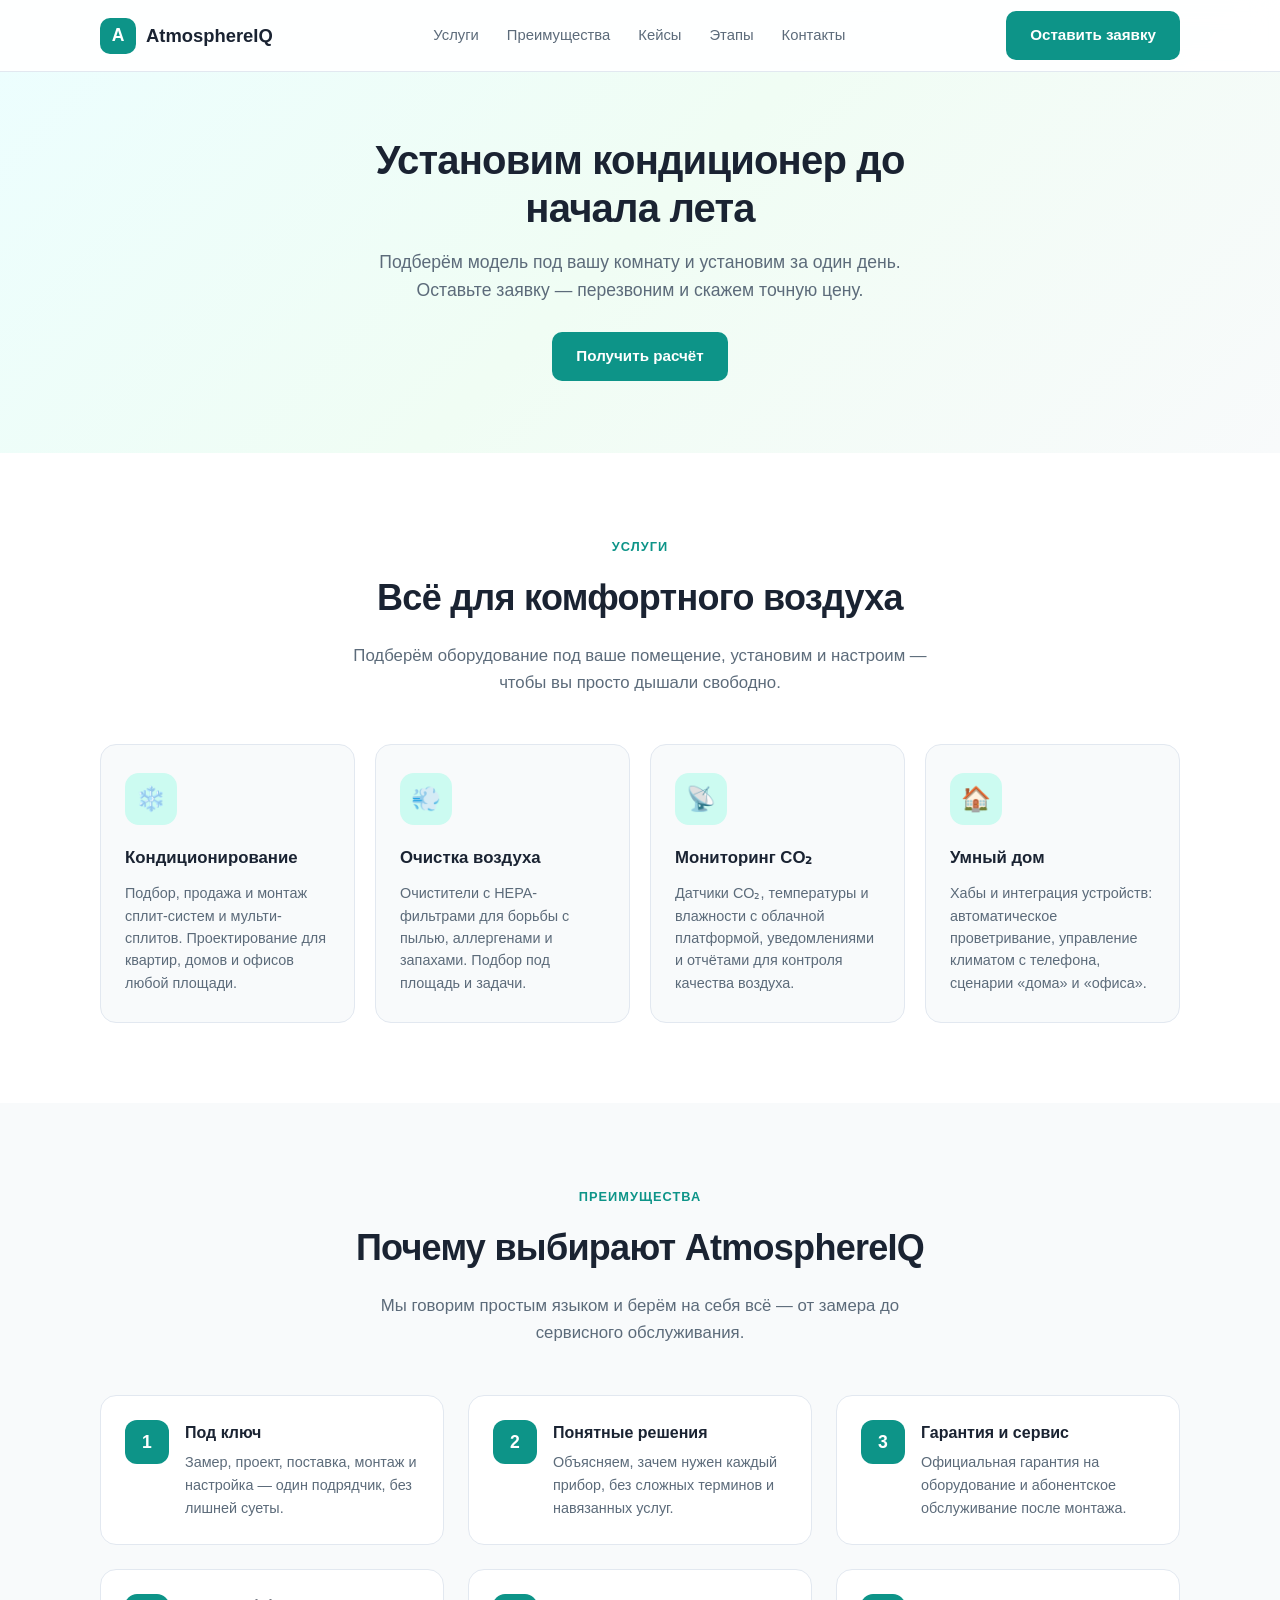
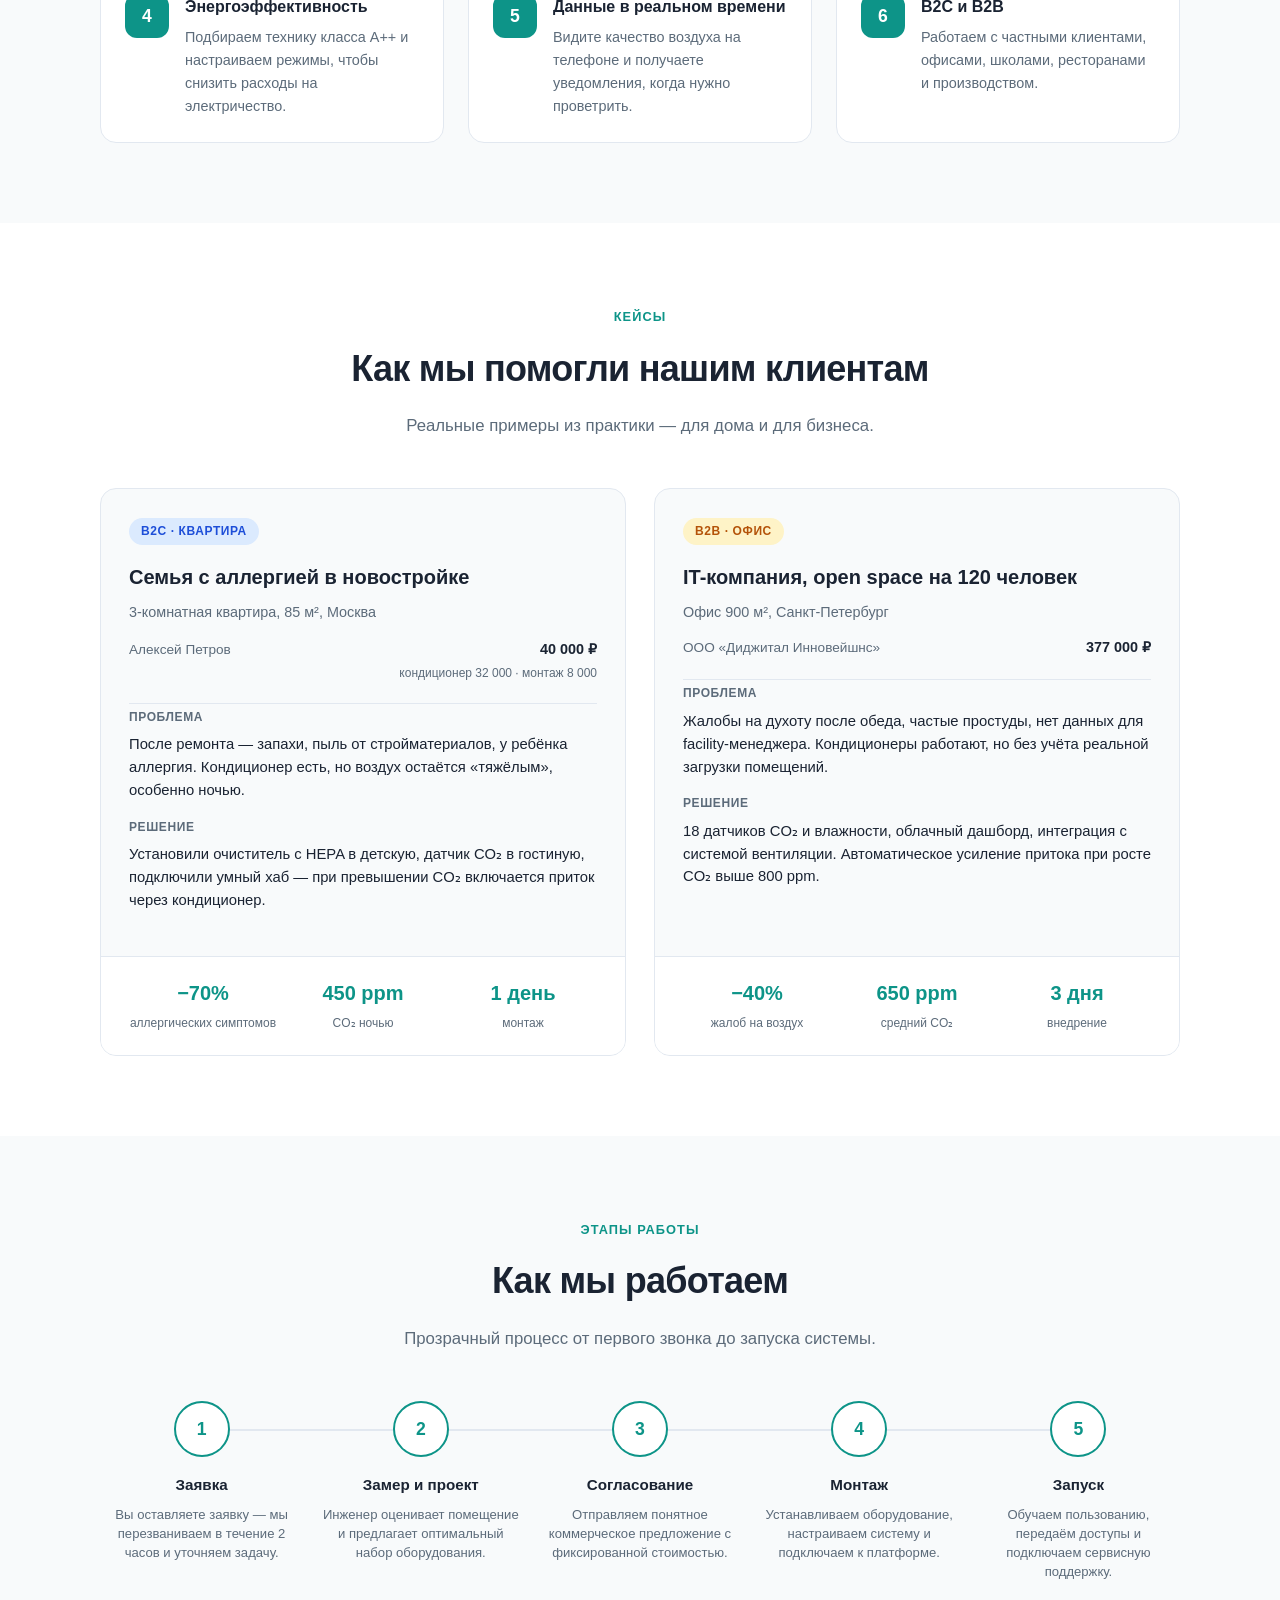
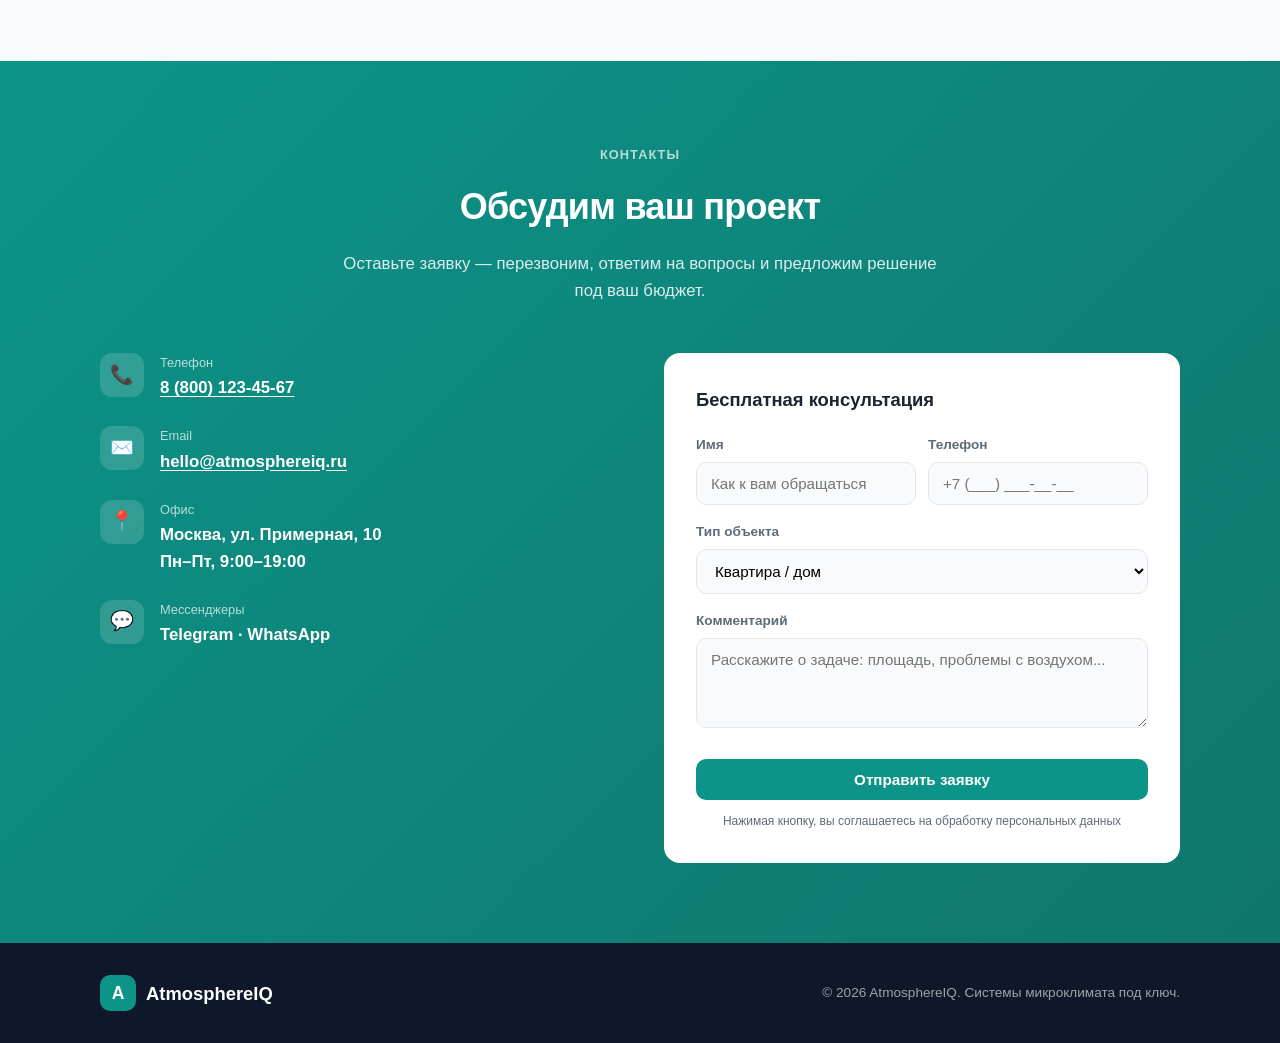
==== index.html @ 522980c9 "AtmosphereIQ" ====
<!DOCTYPE html>
<html lang="ru">
<head>
  <meta charset="UTF-8">
  <meta name="viewport" content="width=device-width, initial-scale=1.0">
  <meta name="description" content="AtmosphereIQ — проектирование, продажа и монтаж систем микроклимата: кондиционеры, очистители воздуха, датчики CO₂ и умный дом.">
  <title>AtmosphereIQ — комфортный воздух дома и в офисе</title>
  <style>
    *, *::before, *::after { box-sizing: border-box; margin: 0; padding: 0; }

    :root {
      --color-bg: #f8fafb;
      --color-surface: #ffffff;
      --color-text: #1a2332;
      --color-text-muted: #5c6b7a;
      --color-accent: #0d9488;
      --color-accent-light: #ccfbf1;
      --color-accent-dark: #0f766e;
      --color-border: #e2e8f0;
      --color-hero-bg: linear-gradient(135deg, #ecfeff 0%, #f0fdf4 50%, #f8fafb 100%);
      --shadow-sm: 0 1px 3px rgba(26, 35, 50, 0.06);
      --shadow-md: 0 4px 20px rgba(26, 35, 50, 0.08);
      --shadow-lg: 0 12px 40px rgba(26, 35, 50, 0.1);
      --radius: 16px;
      --radius-sm: 10px;
      --max-width: 1120px;
      --header-height: 72px;
    }

    html { scroll-behavior: smooth; }

    body {
      font-family: -apple-system, BlinkMacSystemFont, "Segoe UI", Roboto, "Helvetica Neue", Arial, sans-serif;
      background: var(--color-bg);
      color: var(--color-text);
      line-height: 1.6;
      -webkit-font-smoothing: antialiased;
    }

    img { max-width: 100%; display: block; }

    a { color: inherit; text-decoration: none; }

    .container {
      width: 100%;
      max-width: var(--max-width);
      margin: 0 auto;
      padding: 0 20px;
    }

    /* Header */
    .header {
      position: fixed;
      top: 0;
      left: 0;
      right: 0;
      z-index: 100;
      background: rgba(255, 255, 255, 0.92);
      backdrop-filter: blur(12px);
      border-bottom: 1px solid var(--color-border);
      height: var(--header-height);
    }

    .header__inner {
      display: flex;
      align-items: center;
      justify-content: space-between;
      height: 100%;
    }

    .logo {
      display: flex;
      align-items: center;
      gap: 10px;
      font-weight: 700;
      font-size: 1.15rem;
      color: var(--color-text);
    }

    .logo__icon {
      width: 36px;
      height: 36px;
      background: var(--color-accent);
      border-radius: 10px;
      display: flex;
      align-items: center;
      justify-content: center;
      color: white;
      font-size: 1.1rem;
    }

    .nav {
      display: flex;
      align-items: center;
      gap: 28px;
    }

    .nav a {
      font-size: 0.925rem;
      color: var(--color-text-muted);
      transition: color 0.2s;
    }

    .nav a:hover { color: var(--color-accent); }

    .btn {
      display: inline-flex;
      align-items: center;
      justify-content: center;
      gap: 8px;
      padding: 12px 24px;
      border-radius: var(--radius-sm);
      font-size: 0.95rem;
      font-weight: 600;
      border: none;
      cursor: pointer;
      transition: all 0.2s;
      font-family: inherit;
    }

    .btn--primary {
      background: var(--color-accent);
      color: white;
    }

    .btn--primary:hover {
      background: var(--color-accent-dark);
      transform: translateY(-1px);
      box-shadow: var(--shadow-md);
    }

    .btn--outline {
      background: transparent;
      color: var(--color-accent);
      border: 2px solid var(--color-accent);
    }

    .btn--outline:hover {
      background: var(--color-accent-light);
    }

    .btn--white {
      background: white;
      color: var(--color-accent-dark);
    }

    .btn--white:hover {
      background: var(--color-accent-light);
    }

    .burger {
      display: none;
      flex-direction: column;
      gap: 5px;
      background: none;
      border: none;
      cursor: pointer;
      padding: 8px;
    }

    .burger span {
      display: block;
      width: 24px;
      height: 2px;
      background: var(--color-text);
      border-radius: 2px;
      transition: all 0.3s;
    }

    .burger.active span:nth-child(1) { transform: rotate(45deg) translate(5px, 5px); }
    .burger.active span:nth-child(2) { opacity: 0; }
    .burger.active span:nth-child(3) { transform: rotate(-45deg) translate(5px, -5px); }

    /* Hero */
    .hero {
      padding: calc(var(--header-height) + 64px) 0 72px;
      background: var(--color-hero-bg);
      text-align: center;
    }

    .hero__simple {
      max-width: 640px;
    }

    .hero__title {
      font-size: clamp(1.75rem, 5vw, 2.5rem);
      font-weight: 800;
      line-height: 1.2;
      letter-spacing: -0.02em;
      margin-bottom: 16px;
    }

    .hero__text {
      font-size: 1.1rem;
      color: var(--color-text-muted);
      margin-bottom: 28px;
      line-height: 1.6;
    }

    /* Sections */
    section { padding: 80px 0; }

    .section-header {
      text-align: center;
      max-width: 600px;
      margin: 0 auto 48px;
    }

    .section-label {
      display: inline-block;
      font-size: 0.8rem;
      font-weight: 700;
      text-transform: uppercase;
      letter-spacing: 0.08em;
      color: var(--color-accent);
      margin-bottom: 12px;
    }

    .section-title {
      font-size: clamp(1.75rem, 4vw, 2.25rem);
      font-weight: 800;
      letter-spacing: -0.02em;
      margin-bottom: 16px;
    }

    .section-desc {
      color: var(--color-text-muted);
      font-size: 1.05rem;
    }

    /* Services */
    .services { background: var(--color-surface); }

    .services__grid {
      display: grid;
      grid-template-columns: repeat(4, 1fr);
      gap: 20px;
    }

    .service-card {
      background: var(--color-bg);
      border-radius: var(--radius);
      padding: 28px 24px;
      border: 1px solid var(--color-border);
      transition: all 0.25s;
    }

    .service-card:hover {
      transform: translateY(-4px);
      box-shadow: var(--shadow-md);
      border-color: var(--color-accent-light);
    }

    .service-card__icon {
      width: 52px;
      height: 52px;
      background: var(--color-accent-light);
      border-radius: 14px;
      display: flex;
      align-items: center;
      justify-content: center;
      font-size: 1.5rem;
      margin-bottom: 20px;
    }

    .service-card__title {
      font-size: 1.05rem;
      font-weight: 700;
      margin-bottom: 10px;
    }

    .service-card__text {
      font-size: 0.9rem;
      color: var(--color-text-muted);
      line-height: 1.55;
    }

    /* Advantages */
    .advantages__grid {
      display: grid;
      grid-template-columns: repeat(3, 1fr);
      gap: 24px;
    }

    .advantage {
      display: flex;
      gap: 16px;
      padding: 24px;
      background: var(--color-surface);
      border-radius: var(--radius);
      border: 1px solid var(--color-border);
    }

    .advantage__num {
      flex-shrink: 0;
      width: 44px;
      height: 44px;
      background: var(--color-accent);
      color: white;
      border-radius: 12px;
      display: flex;
      align-items: center;
      justify-content: center;
      font-weight: 800;
      font-size: 1.1rem;
    }

    .advantage__title {
      font-weight: 700;
      margin-bottom: 6px;
      font-size: 1rem;
    }

    .advantage__text {
      font-size: 0.9rem;
      color: var(--color-text-muted);
    }

    /* Cases */
    .cases { background: var(--color-surface); }

    .cases__grid {
      display: grid;
      grid-template-columns: 1fr 1fr;
      gap: 28px;
    }

    .case-card {
      border-radius: var(--radius);
      overflow: hidden;
      border: 1px solid var(--color-border);
      background: var(--color-bg);
      display: flex;
      flex-direction: column;
    }

    .case-card__header {
      padding: 28px 28px 0;
    }

    .case-card__tag {
      display: inline-block;
      padding: 4px 12px;
      border-radius: 100px;
      font-size: 0.75rem;
      font-weight: 700;
      text-transform: uppercase;
      letter-spacing: 0.05em;
      margin-bottom: 16px;
    }

    .case-card__tag--b2c {
      background: #dbeafe;
      color: #1d4ed8;
    }

    .case-card__tag--b2b {
      background: #fef3c7;
      color: #b45309;
    }

    .case-card__title {
      font-size: 1.25rem;
      font-weight: 800;
      margin-bottom: 8px;
    }

    .case-card__subtitle {
      font-size: 0.9rem;
      color: var(--color-text-muted);
      margin-bottom: 12px;
    }

    .case-card__meta {
      display: flex;
      align-items: baseline;
      justify-content: space-between;
      gap: 16px;
      padding-bottom: 20px;
      border-bottom: 1px solid var(--color-border);
      margin-bottom: 4px;
    }

    .case-card__client {
      font-size: 0.85rem;
      color: var(--color-text-muted);
    }

    .case-card__amount {
      font-size: 0.9rem;
      font-weight: 600;
      color: var(--color-text);
      font-variant-numeric: tabular-nums;
      white-space: nowrap;
    }

    .case-card__price {
      text-align: right;
    }

    .case-card__amount-detail {
      display: block;
      font-size: 0.75rem;
      font-weight: 400;
      color: var(--color-text-muted);
      margin-top: 2px;
      white-space: nowrap;
    }

    .case-card__body {
      padding: 0 28px 28px;
      flex: 1;
    }

    .case-card__problem,
    .case-card__solution {
      margin-bottom: 16px;
    }

    .case-card__label {
      font-size: 0.75rem;
      font-weight: 700;
      text-transform: uppercase;
      letter-spacing: 0.05em;
      color: var(--color-text-muted);
      margin-bottom: 6px;
    }

    .case-card__text {
      font-size: 0.925rem;
      line-height: 1.55;
    }

    .case-card__results {
      display: grid;
      grid-template-columns: repeat(3, 1fr);
      gap: 12px;
      padding: 20px 28px;
      background: var(--color-surface);
      border-top: 1px solid var(--color-border);
    }

    .case-result {
      text-align: center;
    }

    .case-result strong {
      display: block;
      font-size: 1.25rem;
      font-weight: 800;
      color: var(--color-accent);
    }

    .case-result span {
      font-size: 0.75rem;
      color: var(--color-text-muted);
    }

    /* Steps */
    .steps__list {
      display: grid;
      grid-template-columns: repeat(5, 1fr);
      gap: 16px;
      position: relative;
    }

    .steps__list::before {
      content: "";
      position: absolute;
      top: 28px;
      left: 10%;
      right: 10%;
      height: 2px;
      background: var(--color-border);
      z-index: 0;
    }

    .step {
      text-align: center;
      position: relative;
      z-index: 1;
    }

    .step__num {
      width: 56px;
      height: 56px;
      background: var(--color-surface);
      border: 2px solid var(--color-accent);
      color: var(--color-accent);
      border-radius: 50%;
      display: flex;
      align-items: center;
      justify-content: center;
      font-weight: 800;
      font-size: 1.1rem;
      margin: 0 auto 16px;
    }

    .step__title {
      font-weight: 700;
      font-size: 0.95rem;
      margin-bottom: 8px;
    }

    .step__text {
      font-size: 0.82rem;
      color: var(--color-text-muted);
      line-height: 1.45;
    }

    /* Contact */
    .contact {
      background: linear-gradient(135deg, #0d9488 0%, #0f766e 100%);
      color: white;
    }

    .contact .section-label { color: rgba(255,255,255,0.7); }
    .contact .section-title { color: white; }
    .contact .section-desc { color: rgba(255,255,255,0.85); }

    .contact__grid {
      display: grid;
      grid-template-columns: 1fr 1fr;
      gap: 48px;
      align-items: start;
    }

    .contact__info {
      display: flex;
      flex-direction: column;
      gap: 24px;
    }

    .contact-item {
      display: flex;
      gap: 16px;
      align-items: flex-start;
    }

    .contact-item__icon {
      width: 44px;
      height: 44px;
      background: rgba(255,255,255,0.15);
      border-radius: 12px;
      display: flex;
      align-items: center;
      justify-content: center;
      font-size: 1.2rem;
      flex-shrink: 0;
    }

    .contact-item__label {
      font-size: 0.8rem;
      opacity: 0.7;
      margin-bottom: 2px;
    }

    .contact-item__value {
      font-weight: 600;
      font-size: 1.05rem;
    }

    .contact-item__value a {
      color: white;
      text-decoration: underline;
      text-underline-offset: 3px;
    }

    .contact-form {
      background: white;
      border-radius: var(--radius);
      padding: 32px;
      color: var(--color-text);
    }

    .contact-form__title {
      font-size: 1.15rem;
      font-weight: 700;
      margin-bottom: 20px;
    }

    .form-group {
      margin-bottom: 16px;
    }

    .form-group label {
      display: block;
      font-size: 0.85rem;
      font-weight: 600;
      margin-bottom: 6px;
      color: var(--color-text-muted);
    }

    .form-group input,
    .form-group select,
    .form-group textarea {
      width: 100%;
      padding: 12px 14px;
      border: 1px solid var(--color-border);
      border-radius: var(--radius-sm);
      font-size: 0.95rem;
      font-family: inherit;
      transition: border-color 0.2s;
      background: var(--color-bg);
    }

    .form-group input:focus,
    .form-group select:focus,
    .form-group textarea:focus {
      outline: none;
      border-color: var(--color-accent);
      background: white;
    }

    .form-group textarea { resize: vertical; min-height: 90px; }

    .form-row {
      display: grid;
      grid-template-columns: 1fr 1fr;
      gap: 12px;
    }

    .contact-form .btn--primary { width: 100%; margin-top: 8px; }

    .form-note {
      font-size: 0.75rem;
      color: var(--color-text-muted);
      margin-top: 12px;
      text-align: center;
    }

    /* Footer */
    .footer {
      padding: 32px 0;
      background: #0f172a;
      color: rgba(255,255,255,0.6);
      font-size: 0.85rem;
    }

    .footer__inner {
      display: flex;
      align-items: center;
      justify-content: space-between;
      flex-wrap: wrap;
      gap: 16px;
    }

    .footer .logo { color: white; }
    .footer .logo__icon { background: var(--color-accent); }

    /* Mobile nav overlay */
    .mobile-nav {
      display: none;
      position: fixed;
      top: var(--header-height);
      left: 0;
      right: 0;
      background: white;
      border-bottom: 1px solid var(--color-border);
      padding: 20px;
      flex-direction: column;
      gap: 4px;
      z-index: 99;
      box-shadow: var(--shadow-md);
    }

    .mobile-nav.open { display: flex; }

    .mobile-nav a {
      padding: 12px 16px;
      border-radius: var(--radius-sm);
      font-weight: 500;
      color: var(--color-text);
    }

    .mobile-nav a:hover { background: var(--color-bg); }

    .mobile-nav .btn { margin-top: 8px; }

    /* Responsive */
    @media (max-width: 960px) {
      .services__grid { grid-template-columns: repeat(2, 1fr); }
      .advantages__grid { grid-template-columns: repeat(2, 1fr); }
      .steps__list { grid-template-columns: repeat(3, 1fr); }
      .steps__list::before { display: none; }
      .contact__grid { grid-template-columns: 1fr; }
    }

    @media (max-width: 640px) {
      .nav { display: none; }
      .header .btn--primary { display: none; }
      .burger { display: flex; }

      section { padding: 56px 0; }
      .hero { padding-bottom: 56px; }

      .services__grid,
      .advantages__grid,
      .cases__grid { grid-template-columns: 1fr; }

      .steps__list { grid-template-columns: 1fr; gap: 24px; }

      .case-card__results { grid-template-columns: 1fr; gap: 16px; }

      .form-row { grid-template-columns: 1fr; }

      .footer__inner { flex-direction: column; text-align: center; }
    }
  </style>
</head>
<body>

  <!-- Header -->
  <header class="header">
    <div class="container header__inner">
      <a href="#" class="logo">
        <div class="logo__icon">A</div>
        AtmosphereIQ
      </a>
      <nav class="nav">
        <a href="#services">Услуги</a>
        <a href="#advantages">Преимущества</a>
        <a href="#cases">Кейсы</a>
        <a href="#steps">Этапы</a>
        <a href="#contact">Контакты</a>
      </nav>
      <a href="#contact" class="btn btn--primary">Оставить заявку</a>
      <button class="burger" aria-label="Меню" id="burger">
        <span></span><span></span><span></span>
      </button>
    </div>
  </header>

  <nav class="mobile-nav" id="mobileNav">
    <a href="#services">Услуги</a>
    <a href="#advantages">Преимущества</a>
    <a href="#cases">Кейсы</a>
    <a href="#steps">Этапы</a>
    <a href="#contact">Контакты</a>
    <a href="#contact" class="btn btn--primary">Оставить заявку</a>
  </nav>

  <!-- Hero -->
  <section class="hero">
    <div class="container hero__simple">
      <h1 class="hero__title">Установим кондиционер до начала лета</h1>
      <p class="hero__text">
        Подберём модель под вашу комнату и установим за один день.
        Оставьте заявку — перезвоним и скажем точную цену.
      </p>
      <a href="#contact" class="btn btn--primary">Получить расчёт</a>
    </div>
  </section>

  <!-- Services -->
  <section class="services" id="services">
    <div class="container">
      <div class="section-header">
        <span class="section-label">Услуги</span>
        <h2 class="section-title">Всё для комфортного воздуха</h2>
        <p class="section-desc">
          Подберём оборудование под ваше помещение, установим и настроим —
          чтобы вы просто дышали свободно.
        </p>
      </div>
      <div class="services__grid">
        <div class="service-card">
          <div class="service-card__icon">❄️</div>
          <h3 class="service-card__title">Кондиционирование</h3>
          <p class="service-card__text">
            Подбор, продажа и монтаж сплит-систем и мульти-сплитов.
            Проектирование для квартир, домов и офисов любой площади.
          </p>
        </div>
        <div class="service-card">
          <div class="service-card__icon">💨</div>
          <h3 class="service-card__title">Очистка воздуха</h3>
          <p class="service-card__text">
            Очистители с HEPA-фильтрами для борьбы с пылью, аллергенами
            и запахами. Подбор под площадь и задачи.
          </p>
        </div>
        <div class="service-card">
          <div class="service-card__icon">📡</div>
          <h3 class="service-card__title">Мониторинг CO₂</h3>
          <p class="service-card__text">
            Датчики CO₂, температуры и влажности с облачной платформой,
            уведомлениями и отчётами для контроля качества воздуха.
          </p>
        </div>
        <div class="service-card">
          <div class="service-card__icon">🏠</div>
          <h3 class="service-card__title">Умный дом</h3>
          <p class="service-card__text">
            Хабы и интеграция устройств: автоматическое проветривание,
            управление климатом с телефона, сценарии «дома» и «офиса».
          </p>
        </div>
      </div>
    </div>
  </section>

  <!-- Advantages -->
  <section class="advantages" id="advantages">
    <div class="container">
      <div class="section-header">
        <span class="section-label">Преимущества</span>
        <h2 class="section-title">Почему выбирают AtmosphereIQ</h2>
        <p class="section-desc">
          Мы говорим простым языком и берём на себя всё — от замера до сервисного обслуживания.
        </p>
      </div>
      <div class="advantages__grid">
        <div class="advantage">
          <div class="advantage__num">1</div>
          <div>
            <h3 class="advantage__title">Под ключ</h3>
            <p class="advantage__text">Замер, проект, поставка, монтаж и настройка — один подрядчик, без лишней суеты.</p>
          </div>
        </div>
        <div class="advantage">
          <div class="advantage__num">2</div>
          <div>
            <h3 class="advantage__title">Понятные решения</h3>
            <p class="advantage__text">Объясняем, зачем нужен каждый прибор, без сложных терминов и навязанных услуг.</p>
          </div>
        </div>
        <div class="advantage">
          <div class="advantage__num">3</div>
          <div>
            <h3 class="advantage__title">Гарантия и сервис</h3>
            <p class="advantage__text">Официальная гарантия на оборудование и абонентское обслуживание после монтажа.</p>
          </div>
        </div>
        <div class="advantage">
          <div class="advantage__num">4</div>
          <div>
            <h3 class="advantage__title">Энергоэффективность</h3>
            <p class="advantage__text">Подбираем технику класса A++ и настраиваем режимы, чтобы снизить расходы на электричество.</p>
          </div>
        </div>
        <div class="advantage">
          <div class="advantage__num">5</div>
          <div>
            <h3 class="advantage__title">Данные в реальном времени</h3>
            <p class="advantage__text">Видите качество воздуха на телефоне и получаете уведомления, когда нужно проветрить.</p>
          </div>
        </div>
        <div class="advantage">
          <div class="advantage__num">6</div>
          <div>
            <h3 class="advantage__title">B2C и B2B</h3>
            <p class="advantage__text">Работаем с частными клиентами, офисами, школами, ресторанами и производством.</p>
          </div>
        </div>
      </div>
    </div>
  </section>

  <!-- Cases -->
  <section class="cases" id="cases">
    <div class="container">
      <div class="section-header">
        <span class="section-label">Кейсы</span>
        <h2 class="section-title">Как мы помогли нашим клиентам</h2>
        <p class="section-desc">Реальные примеры из практики — для дома и для бизнеса.</p>
      </div>
      <div class="cases__grid">
        <article class="case-card">
          <div class="case-card__header">
            <span class="case-card__tag case-card__tag--b2c">B2C · Квартира</span>
            <h3 class="case-card__title">Семья с аллергией в новостройке</h3>
            <p class="case-card__subtitle">3-комнатная квартира, 85 м², Москва</p>
            <div class="case-card__meta">
              <span class="case-card__client">Алексей Петров</span>
              <div class="case-card__price">
                <span class="case-card__amount">40 000 ₽</span>
                <span class="case-card__amount-detail">кондиционер 32 000 · монтаж 8 000</span>
              </div>
            </div>
          </div>
          <div class="case-card__body">
            <div class="case-card__problem">
              <div class="case-card__label">Проблема</div>
              <p class="case-card__text">
                После ремонта — запахи, пыль от стройматериалов, у ребёнка аллергия.
                Кондиционер есть, но воздух остаётся «тяжёлым», особенно ночью.
              </p>
            </div>
            <div class="case-card__solution">
              <div class="case-card__label">Решение</div>
              <p class="case-card__text">
                Установили очиститель с HEPA в детскую, датчик CO₂ в гостиную,
                подключили умный хаб — при превышении CO₂ включается приток через кондиционер.
              </p>
            </div>
          </div>
          <div class="case-card__results">
            <div class="case-result">
              <strong>−70%</strong>
              <span>аллергических симптомов</span>
            </div>
            <div class="case-result">
              <strong>450 ppm</strong>
              <span>CO₂ ночью</span>
            </div>
            <div class="case-result">
              <strong>1 день</strong>
              <span>монтаж</span>
            </div>
          </div>
        </article>

        <article class="case-card">
          <div class="case-card__header">
            <span class="case-card__tag case-card__tag--b2b">B2B · Офис</span>
            <h3 class="case-card__title">IT-компания, open space на 120 человек</h3>
            <p class="case-card__subtitle">Офис 900 м², Санкт-Петербург</p>
            <div class="case-card__meta">
              <span class="case-card__client">ООО «Диджитал Инновейшнс»</span>
              <span class="case-card__amount">377 000 ₽</span>
            </div>
          </div>
          <div class="case-card__body">
            <div class="case-card__problem">
              <div class="case-card__label">Проблема</div>
              <p class="case-card__text">
                Жалобы на духоту после обеда, частые простуды, нет данных для facility-менеджера.
                Кондиционеры работают, но без учёта реальной загрузки помещений.
              </p>
            </div>
            <div class="case-card__solution">
              <div class="case-card__label">Решение</div>
              <p class="case-card__text">
                18 датчиков CO₂ и влажности, облачный дашборд, интеграция с системой вентиляции.
                Автоматическое усиление притока при росте CO₂ выше 800 ppm.
              </p>
            </div>
          </div>
          <div class="case-card__results">
            <div class="case-result">
              <strong>−40%</strong>
              <span>жалоб на воздух</span>
            </div>
            <div class="case-result">
              <strong>650 ppm</strong>
              <span>средний CO₂</span>
            </div>
            <div class="case-result">
              <strong>3 дня</strong>
              <span>внедрение</span>
            </div>
          </div>
        </article>
      </div>
    </div>
  </section>

  <!-- Steps -->
  <section class="steps" id="steps">
    <div class="container">
      <div class="section-header">
        <span class="section-label">Этапы работы</span>
        <h2 class="section-title">Как мы работаем</h2>
        <p class="section-desc">Прозрачный процесс от первого звонка до запуска системы.</p>
      </div>
      <div class="steps__list">
        <div class="step">
          <div class="step__num">1</div>
          <h3 class="step__title">Заявка</h3>
          <p class="step__text">Вы оставляете заявку — мы перезваниваем в течение 2 часов и уточняем задачу.</p>
        </div>
        <div class="step">
          <div class="step__num">2</div>
          <h3 class="step__title">Замер и проект</h3>
          <p class="step__text">Инженер оценивает помещение и предлагает оптимальный набор оборудования.</p>
        </div>
        <div class="step">
          <div class="step__num">3</div>
          <h3 class="step__title">Согласование</h3>
          <p class="step__text">Отправляем понятное коммерческое предложение с фиксированной стоимостью.</p>
        </div>
        <div class="step">
          <div class="step__num">4</div>
          <h3 class="step__title">Монтаж</h3>
          <p class="step__text">Устанавливаем оборудование, настраиваем систему и подключаем к платформе.</p>
        </div>
        <div class="step">
          <div class="step__num">5</div>
          <h3 class="step__title">Запуск</h3>
          <p class="step__text">Обучаем пользованию, передаём доступы и подключаем сервисную поддержку.</p>
        </div>
      </div>
    </div>
  </section>

  <!-- Contact -->
  <section class="contact" id="contact">
    <div class="container">
      <div class="section-header">
        <span class="section-label">Контакты</span>
        <h2 class="section-title">Обсудим ваш проект</h2>
        <p class="section-desc">Оставьте заявку — перезвоним, ответим на вопросы и предложим решение под ваш бюджет.</p>
      </div>
      <div class="contact__grid">
        <div class="contact__info">
          <div class="contact-item">
            <div class="contact-item__icon">📞</div>
            <div>
              <div class="contact-item__label">Телефон</div>
              <div class="contact-item__value"><a href="tel:+78001234567">8 (800) 123-45-67</a></div>
            </div>
          </div>
          <div class="contact-item">
            <div class="contact-item__icon">✉️</div>
            <div>
              <div class="contact-item__label">Email</div>
              <div class="contact-item__value"><a href="mailto:hello@atmosphereiq.ru">hello@atmosphereiq.ru</a></div>
            </div>
          </div>
          <div class="contact-item">
            <div class="contact-item__icon">📍</div>
            <div>
              <div class="contact-item__label">Офис</div>
              <div class="contact-item__value">Москва, ул. Примерная, 10<br>Пн–Пт, 9:00–19:00</div>
            </div>
          </div>
          <div class="contact-item">
            <div class="contact-item__icon">💬</div>
            <div>
              <div class="contact-item__label">Мессенджеры</div>
              <div class="contact-item__value">Telegram · WhatsApp</div>
            </div>
          </div>
        </div>

        <form class="contact-form" id="contactForm">
          <h3 class="contact-form__title">Бесплатная консультация</h3>
          <div class="form-row">
            <div class="form-group">
              <label for="name">Имя</label>
              <input type="text" id="name" name="name" placeholder="Как к вам обращаться" required>
            </div>
            <div class="form-group">
              <label for="phone">Телефон</label>
              <input type="tel" id="phone" name="phone" placeholder="+7 (___) ___-__-__" required>
            </div>
          </div>
          <div class="form-group">
            <label for="type">Тип объекта</label>
            <select id="type" name="type">
              <option value="home">Квартира / дом</option>
              <option value="office">Офис</option>
              <option value="retail">Магазин / ресторан</option>
              <option value="other">Другое</option>
            </select>
          </div>
          <div class="form-group">
            <label for="message">Комментарий</label>
            <textarea id="message" name="message" placeholder="Расскажите о задаче: площадь, проблемы с воздухом..."></textarea>
          </div>
          <button type="submit" class="btn btn--primary">Отправить заявку</button>
          <p class="form-note">Нажимая кнопку, вы соглашаетесь на обработку персональных данных</p>
        </form>
      </div>
    </div>
  </section>

  <!-- Footer -->
  <footer class="footer">
    <div class="container footer__inner">
      <a href="#" class="logo">
        <div class="logo__icon">A</div>
        AtmosphereIQ
      </a>
      <span>© 2026 AtmosphereIQ. Системы микроклимата под ключ.</span>
    </div>
  </footer>

  <script>
    const burger = document.getElementById('burger');
    const mobileNav = document.getElementById('mobileNav');

    burger.addEventListener('click', () => {
      burger.classList.toggle('active');
      mobileNav.classList.toggle('open');
    });

    mobileNav.querySelectorAll('a').forEach(link => {
      link.addEventListener('click', () => {
        burger.classList.remove('active');
        mobileNav.classList.remove('open');
      });
    });

    document.getElementById('contactForm').addEventListener('submit', (e) => {
      e.preventDefault();
      alert('Спасибо! Мы получили вашу заявку и перезвоним в течение 2 рабочих часов.');
      e.target.reset();
    });
  </script>
</body>
</html>
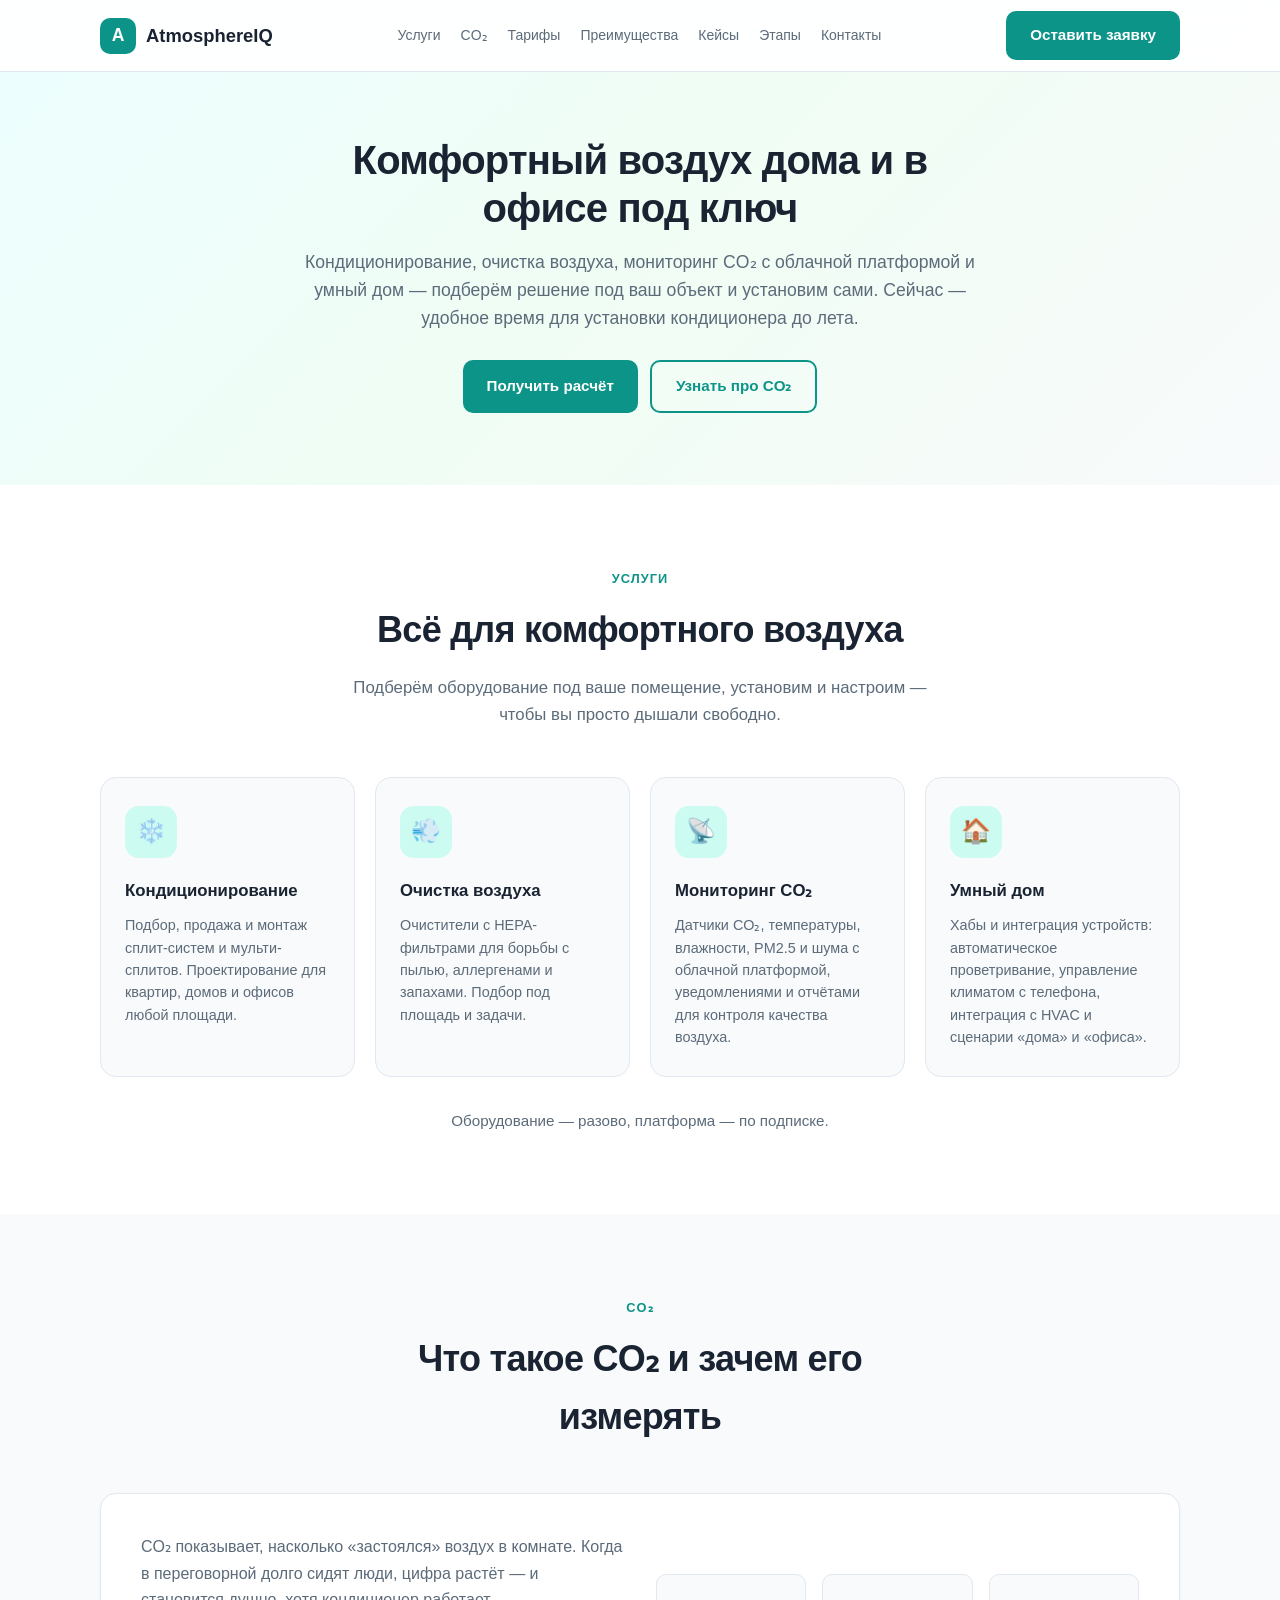
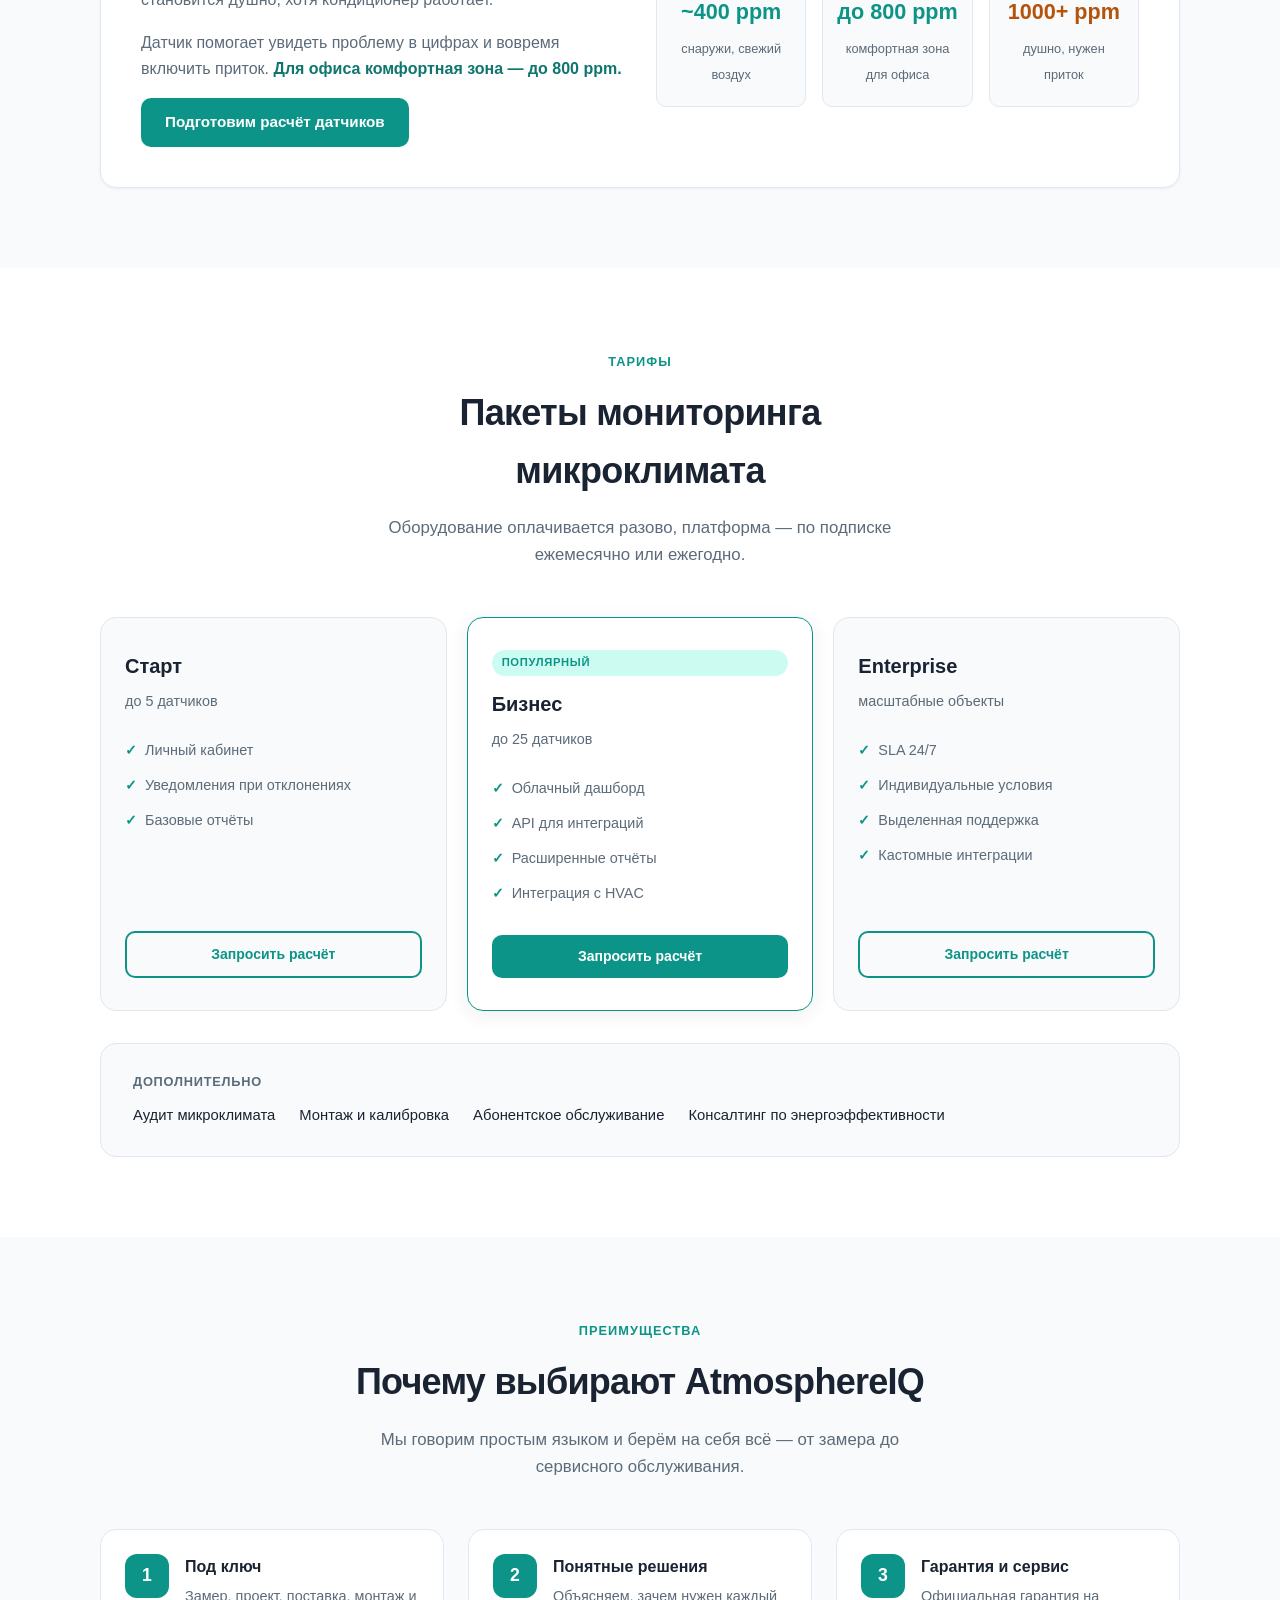
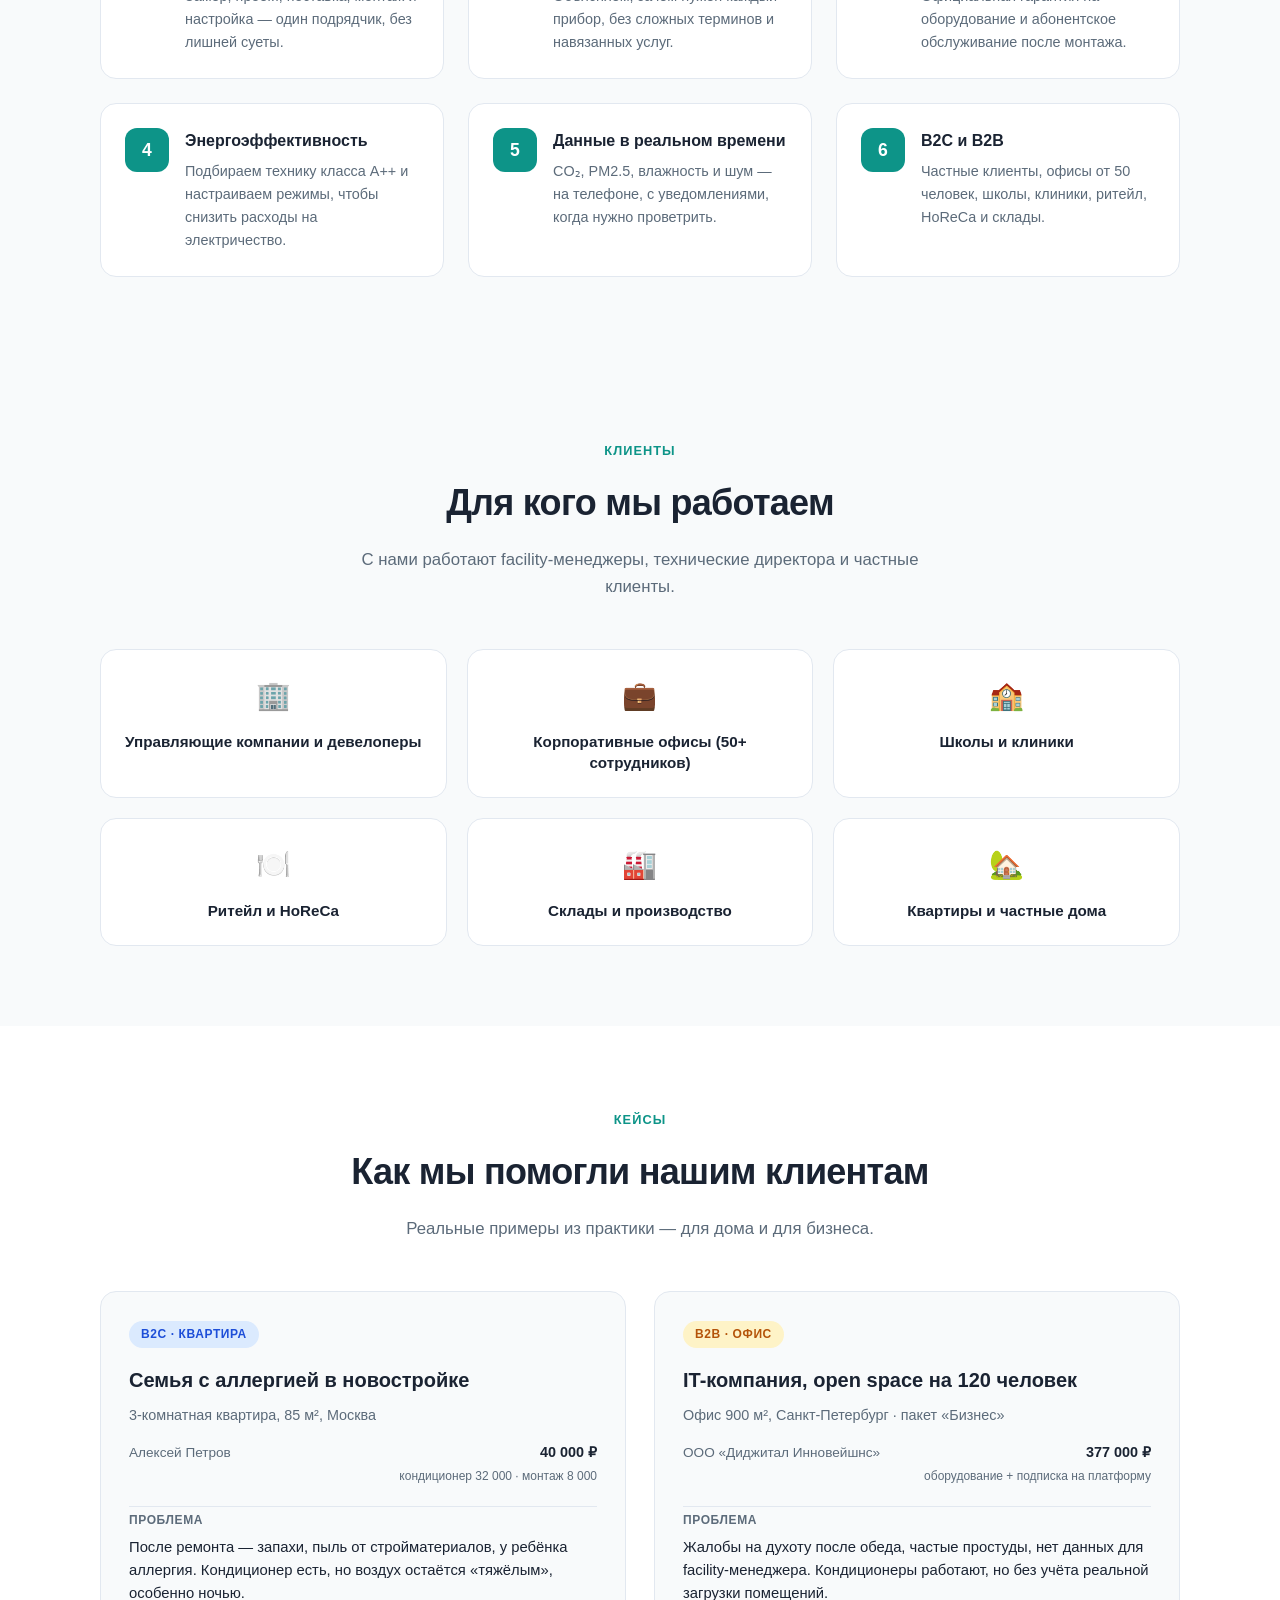
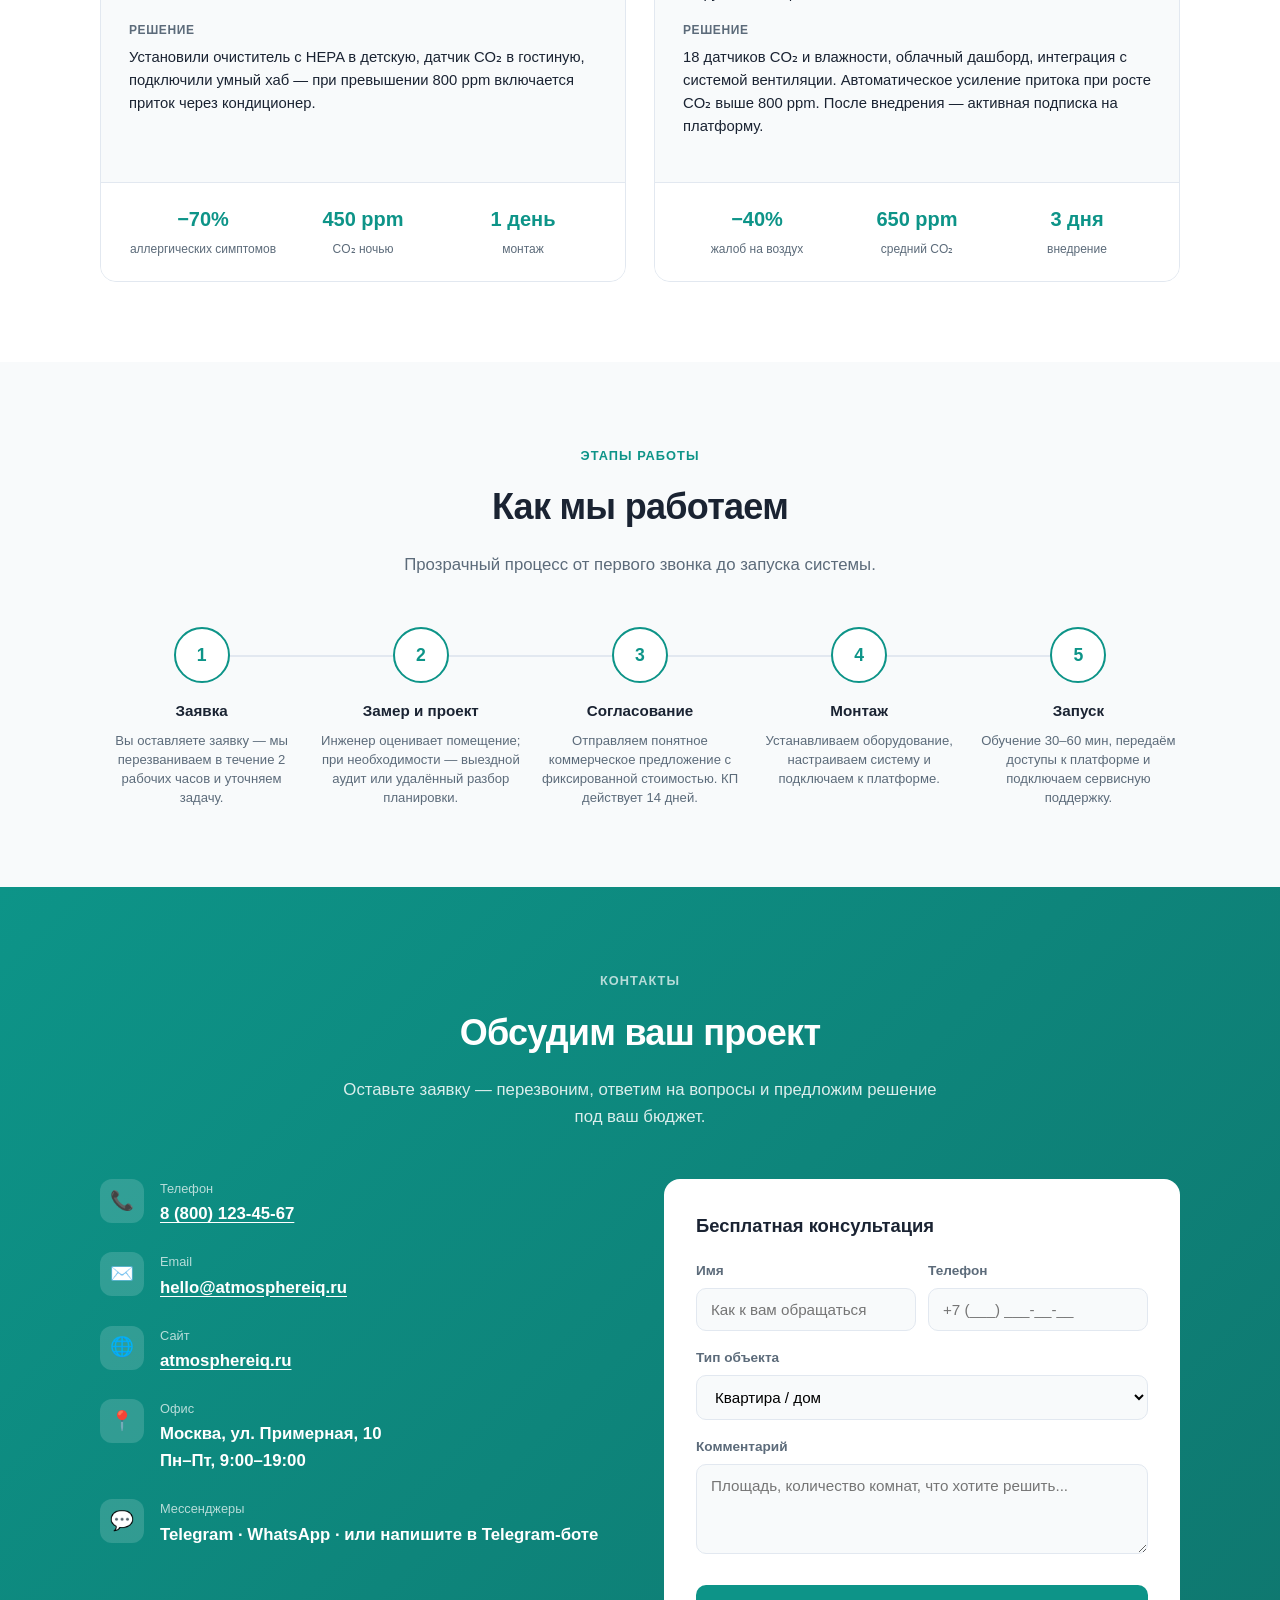
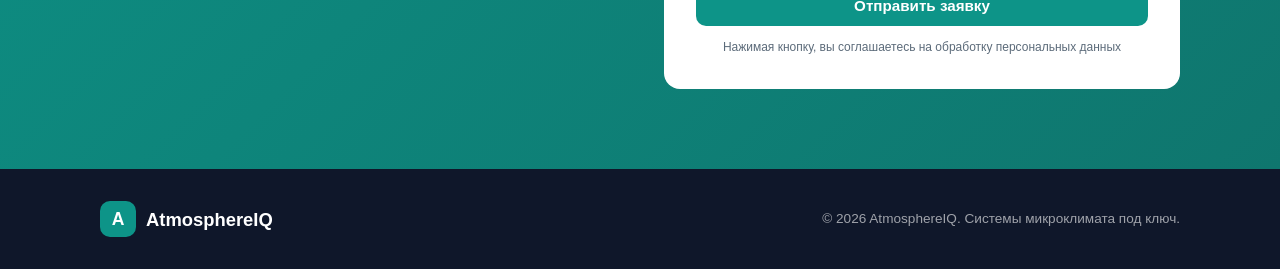
==== commit fabd0a3c: "fix deploy site" ====
--- a/index.html
+++ b/index.html
@@ -3,7 +3,7 @@
 <head>
   <meta charset="UTF-8">
   <meta name="viewport" content="width=device-width, initial-scale=1.0">
-  <meta name="description" content="AtmosphereIQ — проектирование, продажа и монтаж систем микроклимата: кондиционеры, очистители воздуха, датчики CO₂ и умный дом.">
+  <meta name="description" content="AtmosphereIQ — микроклимат под ключ для дома и офиса: кондиционирование, очистка воздуха, мониторинг CO₂, тарифы Старт/Бизнес/Enterprise, умный дом.">
   <title>AtmosphereIQ — комфортный воздух дома и в офисе</title>
   <style>
     *, *::before, *::after { box-sizing: border-box; margin: 0; padding: 0; }
@@ -48,7 +48,7 @@
       padding: 0 20px;
     }
 
-    /* Header */
+    /* Шапка */
     .header {
       position: fixed;
       top: 0;
@@ -92,11 +92,11 @@
     .nav {
       display: flex;
       align-items: center;
-      gap: 28px;
+      gap: 20px;
     }
 
     .nav a {
-      font-size: 0.925rem;
+      font-size: 0.875rem;
       color: var(--color-text-muted);
       transition: color 0.2s;
     }
@@ -148,6 +148,12 @@
       background: var(--color-accent-light);
     }
 
+    .btn--sm {
+      padding: 10px 18px;
+      font-size: 0.875rem;
+      width: 100%;
+    }
+
     .burger {
       display: none;
       flex-direction: column;
@@ -171,7 +177,7 @@
     .burger.active span:nth-child(2) { opacity: 0; }
     .burger.active span:nth-child(3) { transform: rotate(-45deg) translate(5px, -5px); }
 
-    /* Hero */
+    /* Герой */
     .hero {
       padding: calc(var(--header-height) + 64px) 0 72px;
       background: var(--color-hero-bg);
@@ -179,7 +185,8 @@
     }
 
     .hero__simple {
-      max-width: 640px;
+      max-width: 720px;
+      margin: 0 auto;
     }
 
     .hero__title {
@@ -197,7 +204,14 @@
       line-height: 1.6;
     }
 
-    /* Sections */
+    .hero__actions {
+      display: flex;
+      flex-wrap: wrap;
+      gap: 12px;
+      justify-content: center;
+    }
+
+    /* Секции */
     section { padding: 80px 0; }
 
     .section-header {
@@ -228,13 +242,20 @@
       font-size: 1.05rem;
     }
 
-    /* Services */
+    /* Услуги */
     .services { background: var(--color-surface); }
 
     .services__grid {
       display: grid;
       grid-template-columns: repeat(4, 1fr);
       gap: 20px;
+    }
+
+    .services__note {
+      text-align: center;
+      margin-top: 32px;
+      font-size: 0.95rem;
+      color: var(--color-text-muted);
     }
 
     .service-card {
@@ -275,7 +296,170 @@
       line-height: 1.55;
     }
 
-    /* Advantages */
+    /* CO₂ */
+    .co2 { background: var(--color-bg); }
+
+    .co2__card {
+      display: grid;
+      grid-template-columns: 1fr 1fr;
+      gap: 32px;
+      align-items: center;
+      background: var(--color-surface);
+      border-radius: var(--radius);
+      border: 1px solid var(--color-border);
+      padding: 40px;
+      box-shadow: var(--shadow-sm);
+    }
+
+    .co2__text {
+      font-size: 1rem;
+      color: var(--color-text-muted);
+      line-height: 1.65;
+      margin-bottom: 16px;
+    }
+
+    .co2__highlight {
+      font-weight: 700;
+      color: var(--color-accent-dark);
+    }
+
+    .co2__metrics {
+      display: grid;
+      grid-template-columns: repeat(3, 1fr);
+      gap: 16px;
+    }
+
+    .co2-metric {
+      text-align: center;
+      padding: 20px 12px;
+      background: var(--color-bg);
+      border-radius: var(--radius-sm);
+      border: 1px solid var(--color-border);
+    }
+
+    .co2-metric strong {
+      display: block;
+      font-size: 1.35rem;
+      font-weight: 800;
+      color: var(--color-accent);
+      margin-bottom: 6px;
+    }
+
+    .co2-metric span {
+      font-size: 0.8rem;
+      color: var(--color-text-muted);
+      line-height: 1.4;
+    }
+
+    .co2-metric--warn strong { color: #b45309; }
+
+    /* Тарифы */
+    .pricing { background: var(--color-surface); }
+
+    .pricing__grid {
+      display: grid;
+      grid-template-columns: repeat(3, 1fr);
+      gap: 20px;
+      margin-bottom: 32px;
+    }
+
+    .pricing-card {
+      background: var(--color-bg);
+      border-radius: var(--radius);
+      padding: 32px 24px;
+      border: 1px solid var(--color-border);
+      display: flex;
+      flex-direction: column;
+      transition: all 0.25s;
+    }
+
+    .pricing-card:hover {
+      transform: translateY(-4px);
+      box-shadow: var(--shadow-md);
+    }
+
+    .pricing-card--featured {
+      border-color: var(--color-accent);
+      box-shadow: var(--shadow-md);
+      background: var(--color-surface);
+    }
+
+    .pricing-card__badge {
+      display: inline-block;
+      font-size: 0.7rem;
+      font-weight: 700;
+      text-transform: uppercase;
+      letter-spacing: 0.06em;
+      color: var(--color-accent);
+      background: var(--color-accent-light);
+      padding: 4px 10px;
+      border-radius: 100px;
+      margin-bottom: 12px;
+    }
+
+    .pricing-card__title {
+      font-size: 1.25rem;
+      font-weight: 800;
+      margin-bottom: 8px;
+    }
+
+    .pricing-card__limit {
+      font-size: 0.9rem;
+      color: var(--color-text-muted);
+      margin-bottom: 20px;
+    }
+
+    .pricing-card__features {
+      list-style: none;
+      flex: 1;
+      margin-bottom: 24px;
+    }
+
+    .pricing-card__features li {
+      font-size: 0.9rem;
+      color: var(--color-text-muted);
+      padding: 6px 0;
+      padding-left: 20px;
+      position: relative;
+    }
+
+    .pricing-card__features li::before {
+      content: "✓";
+      position: absolute;
+      left: 0;
+      color: var(--color-accent);
+      font-weight: 700;
+    }
+
+    .pricing__extras {
+      background: var(--color-bg);
+      border-radius: var(--radius);
+      border: 1px solid var(--color-border);
+      padding: 28px 32px;
+    }
+
+    .pricing__extras-title {
+      font-size: 0.8rem;
+      font-weight: 700;
+      text-transform: uppercase;
+      letter-spacing: 0.06em;
+      color: var(--color-text-muted);
+      margin-bottom: 12px;
+    }
+
+    .pricing__extras-list {
+      display: flex;
+      flex-wrap: wrap;
+      gap: 12px 24px;
+      list-style: none;
+    }
+
+    .pricing__extras-list li {
+      font-size: 0.925rem;
+      color: var(--color-text);
+    }
+
+    /* Преимущества */
     .advantages__grid {
       display: grid;
       grid-template-columns: repeat(3, 1fr);
@@ -316,7 +500,41 @@
       color: var(--color-text-muted);
     }
 
-    /* Cases */
+    /* Сегменты клиентов */
+    .clients { background: var(--color-bg); }
+
+    .clients__grid {
+      display: grid;
+      grid-template-columns: repeat(3, 1fr);
+      gap: 20px;
+    }
+
+    .client-card {
+      background: var(--color-surface);
+      border-radius: var(--radius);
+      padding: 24px;
+      border: 1px solid var(--color-border);
+      text-align: center;
+      transition: all 0.25s;
+    }
+
+    .client-card:hover {
+      border-color: var(--color-accent-light);
+      box-shadow: var(--shadow-sm);
+    }
+
+    .client-card__icon {
+      font-size: 1.75rem;
+      margin-bottom: 12px;
+    }
+
+    .client-card__title {
+      font-size: 0.95rem;
+      font-weight: 700;
+      line-height: 1.4;
+    }
+
+    /* Кейсы */
     .cases { background: var(--color-surface); }
 
     .cases__grid {
@@ -456,7 +674,7 @@
       color: var(--color-text-muted);
     }
 
-    /* Steps */
+    /* Этапы */
     .steps__list {
       display: grid;
       grid-template-columns: repeat(5, 1fr);
@@ -508,7 +726,7 @@
       line-height: 1.45;
     }
 
-    /* Contact */
+    /* Контакты */
     .contact {
       background: linear-gradient(135deg, #0d9488 0%, #0f766e 100%);
       color: white;
@@ -629,7 +847,7 @@
       text-align: center;
     }
 
-    /* Footer */
+    /* Подвал */
     .footer {
       padding: 32px 0;
       background: #0f172a;
@@ -648,7 +866,7 @@
     .footer .logo { color: white; }
     .footer .logo__icon { background: var(--color-accent); }
 
-    /* Mobile nav overlay */
+    /* Мобильное меню */
     .mobile-nav {
       display: none;
       position: fixed;
@@ -677,10 +895,13 @@
 
     .mobile-nav .btn { margin-top: 8px; }
 
-    /* Responsive */
+    /* Адаптив */
     @media (max-width: 960px) {
       .services__grid { grid-template-columns: repeat(2, 1fr); }
+      .co2__card { grid-template-columns: 1fr; padding: 28px; }
+      .pricing__grid { grid-template-columns: 1fr; max-width: 400px; margin-left: auto; margin-right: auto; }
       .advantages__grid { grid-template-columns: repeat(2, 1fr); }
+      .clients__grid { grid-template-columns: repeat(2, 1fr); }
       .steps__list { grid-template-columns: repeat(3, 1fr); }
       .steps__list::before { display: none; }
       .contact__grid { grid-template-columns: 1fr; }
@@ -696,7 +917,10 @@
 
       .services__grid,
       .advantages__grid,
-      .cases__grid { grid-template-columns: 1fr; }
+      .cases__grid,
+      .clients__grid { grid-template-columns: 1fr; }
+
+      .co2__metrics { grid-template-columns: 1fr; }
 
       .steps__list { grid-template-columns: 1fr; gap: 24px; }
 
@@ -710,7 +934,7 @@
 </head>
 <body>
 
-  <!-- Header -->
+  <!-- Шапка: логотип и навигация -->
   <header class="header">
     <div class="container header__inner">
       <a href="#" class="logo">
@@ -719,6 +943,8 @@
       </a>
       <nav class="nav">
         <a href="#services">Услуги</a>
+        <a href="#co2">CO₂</a>
+        <a href="#pricing">Тарифы</a>
         <a href="#advantages">Преимущества</a>
         <a href="#cases">Кейсы</a>
         <a href="#steps">Этапы</a>
@@ -733,6 +959,8 @@
 
   <nav class="mobile-nav" id="mobileNav">
     <a href="#services">Услуги</a>
+    <a href="#co2">CO₂</a>
+    <a href="#pricing">Тарифы</a>
     <a href="#advantages">Преимущества</a>
     <a href="#cases">Кейсы</a>
     <a href="#steps">Этапы</a>
@@ -740,19 +968,23 @@
     <a href="#contact" class="btn btn--primary">Оставить заявку</a>
   </nav>
 
-  <!-- Hero -->
+  <!-- Герой -->
   <section class="hero">
     <div class="container hero__simple">
-      <h1 class="hero__title">Установим кондиционер до начала лета</h1>
+      <h1 class="hero__title">Комфортный воздух дома и в офисе под ключ</h1>
       <p class="hero__text">
-        Подберём модель под вашу комнату и установим за один день.
-        Оставьте заявку — перезвоним и скажем точную цену.
+        Кондиционирование, очистка воздуха, мониторинг CO₂ с облачной платформой и умный дом —
+        подберём решение под ваш объект и установим сами.
+        Сейчас — удобное время для установки кондиционера до лета.
       </p>
-      <a href="#contact" class="btn btn--primary">Получить расчёт</a>
+      <div class="hero__actions">
+        <a href="#contact" class="btn btn--primary">Получить расчёт</a>
+        <a href="#co2" class="btn btn--outline">Узнать про CO₂</a>
+      </div>
     </div>
   </section>
 
-  <!-- Services -->
+  <!-- Услуги -->
   <section class="services" id="services">
     <div class="container">
       <div class="section-header">
@@ -784,7 +1016,7 @@
           <div class="service-card__icon">📡</div>
           <h3 class="service-card__title">Мониторинг CO₂</h3>
           <p class="service-card__text">
-            Датчики CO₂, температуры и влажности с облачной платформой,
+            Датчики CO₂, температуры, влажности, PM2.5 и шума с облачной платформой,
             уведомлениями и отчётами для контроля качества воздуха.
           </p>
         </div>
@@ -793,14 +1025,110 @@
           <h3 class="service-card__title">Умный дом</h3>
           <p class="service-card__text">
             Хабы и интеграция устройств: автоматическое проветривание,
-            управление климатом с телефона, сценарии «дома» и «офиса».
+            управление климатом с телефона, интеграция с HVAC и сценарии «дома» и «офиса».
           </p>
         </div>
       </div>
+      <p class="services__note">Оборудование — разово, платформа — по подписке.</p>
     </div>
   </section>
 
-  <!-- Advantages -->
+  <!-- CO₂ и качество воздуха -->
+  <section class="co2" id="co2">
+    <div class="container">
+      <div class="section-header">
+        <span class="section-label">CO₂</span>
+        <h2 class="section-title">Что такое CO₂ и зачем его измерять</h2>
+      </div>
+      <div class="co2__card">
+        <div>
+          <p class="co2__text">
+            CO₂ показывает, насколько «застоялся» воздух в комнате.
+            Когда в переговорной долго сидят люди, цифра растёт —
+            и становится душно, хотя кондиционер работает.
+          </p>
+          <p class="co2__text">
+            Датчик помогает увидеть проблему в цифрах и вовремя включить приток.
+            <span class="co2__highlight">Для офиса комфортная зона — до 800 ppm.</span>
+          </p>
+          <a href="#contact" class="btn btn--primary">Подготовим расчёт датчиков</a>
+        </div>
+        <div class="co2__metrics">
+          <div class="co2-metric">
+            <strong>~400 ppm</strong>
+            <span>снаружи, свежий воздух</span>
+          </div>
+          <div class="co2-metric">
+            <strong>до 800 ppm</strong>
+            <span>комфортная зона для офиса</span>
+          </div>
+          <div class="co2-metric co2-metric--warn">
+            <strong>1000+ ppm</strong>
+            <span>душно, нужен приток</span>
+          </div>
+        </div>
+      </div>
+    </div>
+  </section>
+
+  <!-- Тарифы мониторинга -->
+  <section class="pricing" id="pricing">
+    <div class="container">
+      <div class="section-header">
+        <span class="section-label">Тарифы</span>
+        <h2 class="section-title">Пакеты мониторинга микроклимата</h2>
+        <p class="section-desc">
+          Оборудование оплачивается разово, платформа — по подписке ежемесячно или ежегодно.
+        </p>
+      </div>
+      <div class="pricing__grid">
+        <div class="pricing-card">
+          <h3 class="pricing-card__title">Старт</h3>
+          <p class="pricing-card__limit">до 5 датчиков</p>
+          <ul class="pricing-card__features">
+            <li>Личный кабинет</li>
+            <li>Уведомления при отклонениях</li>
+            <li>Базовые отчёты</li>
+          </ul>
+          <a href="#contact" class="btn btn--outline btn--sm">Запросить расчёт</a>
+        </div>
+        <div class="pricing-card pricing-card--featured">
+          <span class="pricing-card__badge">Популярный</span>
+          <h3 class="pricing-card__title">Бизнес</h3>
+          <p class="pricing-card__limit">до 25 датчиков</p>
+          <ul class="pricing-card__features">
+            <li>Облачный дашборд</li>
+            <li>API для интеграций</li>
+            <li>Расширенные отчёты</li>
+            <li>Интеграция с HVAC</li>
+          </ul>
+          <a href="#contact" class="btn btn--primary btn--sm">Запросить расчёт</a>
+        </div>
+        <div class="pricing-card">
+          <h3 class="pricing-card__title">Enterprise</h3>
+          <p class="pricing-card__limit">масштабные объекты</p>
+          <ul class="pricing-card__features">
+            <li>SLA 24/7</li>
+            <li>Индивидуальные условия</li>
+            <li>Выделенная поддержка</li>
+            <li>Кастомные интеграции</li>
+          </ul>
+          <a href="#contact" class="btn btn--outline btn--sm">Запросить расчёт</a>
+        </div>
+      </div>
+      <div class="pricing__extras">
+        <div class="pricing__extras-title">Дополнительно</div>
+        <ul class="pricing__extras-list">
+          <li>Аудит микроклимата</li>
+          <li>Монтаж и калибровка</li>
+          <li>Абонентское обслуживание</li>
+          <li>Консалтинг по энергоэффективности</li>
+        </ul>
+      </div>
+    </div>
+  </section>
+
+  <!-- Преимущества -->
   <section class="advantages" id="advantages">
     <div class="container">
       <div class="section-header">
@@ -843,21 +1171,60 @@
           <div class="advantage__num">5</div>
           <div>
             <h3 class="advantage__title">Данные в реальном времени</h3>
-            <p class="advantage__text">Видите качество воздуха на телефоне и получаете уведомления, когда нужно проветрить.</p>
+            <p class="advantage__text">CO₂, PM2.5, влажность и шум — на телефоне, с уведомлениями, когда нужно проветрить.</p>
           </div>
         </div>
         <div class="advantage">
           <div class="advantage__num">6</div>
           <div>
             <h3 class="advantage__title">B2C и B2B</h3>
-            <p class="advantage__text">Работаем с частными клиентами, офисами, школами, ресторанами и производством.</p>
+            <p class="advantage__text">Частные клиенты, офисы от 50 человек, школы, клиники, ритейл, HoReCa и склады.</p>
           </div>
         </div>
       </div>
     </div>
   </section>
 
-  <!-- Cases -->
+  <!-- Для кого мы работаем -->
+  <section class="clients" id="clients">
+    <div class="container">
+      <div class="section-header">
+        <span class="section-label">Клиенты</span>
+        <h2 class="section-title">Для кого мы работаем</h2>
+        <p class="section-desc">
+          С нами работают facility-менеджеры, технические директора и частные клиенты.
+        </p>
+      </div>
+      <div class="clients__grid">
+        <div class="client-card">
+          <div class="client-card__icon">🏢</div>
+          <h3 class="client-card__title">Управляющие компании и девелоперы</h3>
+        </div>
+        <div class="client-card">
+          <div class="client-card__icon">💼</div>
+          <h3 class="client-card__title">Корпоративные офисы (50+ сотрудников)</h3>
+        </div>
+        <div class="client-card">
+          <div class="client-card__icon">🏫</div>
+          <h3 class="client-card__title">Школы и клиники</h3>
+        </div>
+        <div class="client-card">
+          <div class="client-card__icon">🍽️</div>
+          <h3 class="client-card__title">Ритейл и HoReCa</h3>
+        </div>
+        <div class="client-card">
+          <div class="client-card__icon">🏭</div>
+          <h3 class="client-card__title">Склады и производство</h3>
+        </div>
+        <div class="client-card">
+          <div class="client-card__icon">🏡</div>
+          <h3 class="client-card__title">Квартиры и частные дома</h3>
+        </div>
+      </div>
+    </div>
+  </section>
+
+  <!-- Кейсы -->
   <section class="cases" id="cases">
     <div class="container">
       <div class="section-header">
@@ -891,7 +1258,7 @@
               <div class="case-card__label">Решение</div>
               <p class="case-card__text">
                 Установили очиститель с HEPA в детскую, датчик CO₂ в гостиную,
-                подключили умный хаб — при превышении CO₂ включается приток через кондиционер.
+                подключили умный хаб — при превышении 800 ppm включается приток через кондиционер.
               </p>
             </div>
           </div>
@@ -915,10 +1282,13 @@
           <div class="case-card__header">
             <span class="case-card__tag case-card__tag--b2b">B2B · Офис</span>
             <h3 class="case-card__title">IT-компания, open space на 120 человек</h3>
-            <p class="case-card__subtitle">Офис 900 м², Санкт-Петербург</p>
+            <p class="case-card__subtitle">Офис 900 м², Санкт-Петербург · пакет «Бизнес»</p>
             <div class="case-card__meta">
               <span class="case-card__client">ООО «Диджитал Инновейшнс»</span>
-              <span class="case-card__amount">377 000 ₽</span>
+              <div class="case-card__price">
+                <span class="case-card__amount">377 000 ₽</span>
+                <span class="case-card__amount-detail">оборудование + подписка на платформу</span>
+              </div>
             </div>
           </div>
           <div class="case-card__body">
@@ -934,6 +1304,7 @@
               <p class="case-card__text">
                 18 датчиков CO₂ и влажности, облачный дашборд, интеграция с системой вентиляции.
                 Автоматическое усиление притока при росте CO₂ выше 800 ppm.
+                После внедрения — активная подписка на платформу.
               </p>
             </div>
           </div>
@@ -956,7 +1327,7 @@
     </div>
   </section>
 
-  <!-- Steps -->
+  <!-- Этапы работы -->
   <section class="steps" id="steps">
     <div class="container">
       <div class="section-header">
@@ -968,17 +1339,17 @@
         <div class="step">
           <div class="step__num">1</div>
           <h3 class="step__title">Заявка</h3>
-          <p class="step__text">Вы оставляете заявку — мы перезваниваем в течение 2 часов и уточняем задачу.</p>
+          <p class="step__text">Вы оставляете заявку — мы перезваниваем в течение 2 рабочих часов и уточняем задачу.</p>
         </div>
         <div class="step">
           <div class="step__num">2</div>
           <h3 class="step__title">Замер и проект</h3>
-          <p class="step__text">Инженер оценивает помещение и предлагает оптимальный набор оборудования.</p>
+          <p class="step__text">Инженер оценивает помещение; при необходимости — выездной аудит или удалённый разбор планировки.</p>
         </div>
         <div class="step">
           <div class="step__num">3</div>
           <h3 class="step__title">Согласование</h3>
-          <p class="step__text">Отправляем понятное коммерческое предложение с фиксированной стоимостью.</p>
+          <p class="step__text">Отправляем понятное коммерческое предложение с фиксированной стоимостью. КП действует 14 дней.</p>
         </div>
         <div class="step">
           <div class="step__num">4</div>
@@ -988,13 +1359,13 @@
         <div class="step">
           <div class="step__num">5</div>
           <h3 class="step__title">Запуск</h3>
-          <p class="step__text">Обучаем пользованию, передаём доступы и подключаем сервисную поддержку.</p>
+          <p class="step__text">Обучение 30–60 мин, передаём доступы к платформе и подключаем сервисную поддержку.</p>
         </div>
       </div>
     </div>
   </section>
 
-  <!-- Contact -->
+  <!-- Контакты -->
   <section class="contact" id="contact">
     <div class="container">
       <div class="section-header">
@@ -1004,6 +1375,7 @@
       </div>
       <div class="contact__grid">
         <div class="contact__info">
+          <!-- TODO: заменить телефон и адрес на реальные -->
           <div class="contact-item">
             <div class="contact-item__icon">📞</div>
             <div>
@@ -1019,6 +1391,13 @@
             </div>
           </div>
           <div class="contact-item">
+            <div class="contact-item__icon">🌐</div>
+            <div>
+              <div class="contact-item__label">Сайт</div>
+              <div class="contact-item__value"><a href="https://atmosphereiq.ru">atmosphereiq.ru</a></div>
+            </div>
+          </div>
+          <div class="contact-item">
             <div class="contact-item__icon">📍</div>
             <div>
               <div class="contact-item__label">Офис</div>
@@ -1029,7 +1408,7 @@
             <div class="contact-item__icon">💬</div>
             <div>
               <div class="contact-item__label">Мессенджеры</div>
-              <div class="contact-item__value">Telegram · WhatsApp</div>
+              <div class="contact-item__value">Telegram · WhatsApp · или напишите в Telegram-боте</div>
             </div>
           </div>
         </div>
@@ -1051,13 +1430,13 @@
             <select id="type" name="type">
               <option value="home">Квартира / дом</option>
               <option value="office">Офис</option>
-              <option value="retail">Магазин / ресторан</option>
+              <option value="institution">Школа / клиника</option>
               <option value="other">Другое</option>
             </select>
           </div>
           <div class="form-group">
             <label for="message">Комментарий</label>
-            <textarea id="message" name="message" placeholder="Расскажите о задаче: площадь, проблемы с воздухом..."></textarea>
+            <textarea id="message" name="message" placeholder="Площадь, количество комнат, что хотите решить..."></textarea>
           </div>
           <button type="submit" class="btn btn--primary">Отправить заявку</button>
           <p class="form-note">Нажимая кнопку, вы соглашаетесь на обработку персональных данных</p>
@@ -1066,7 +1445,7 @@
     </div>
   </section>
 
-  <!-- Footer -->
+  <!-- Подвал -->
   <footer class="footer">
     <div class="container footer__inner">
       <a href="#" class="logo">
@@ -1078,6 +1457,7 @@
   </footer>
 
   <script>
+    /* Мобильное меню */
     const burger = document.getElementById('burger');
     const mobileNav = document.getElementById('mobileNav');
 
@@ -1093,6 +1473,7 @@
       });
     });
 
+    /* Отправка формы заявки (заглушка) */
     document.getElementById('contactForm').addEventListener('submit', (e) => {
       e.preventDefault();
       alert('Спасибо! Мы получили вашу заявку и перезвоним в течение 2 рабочих часов.');
